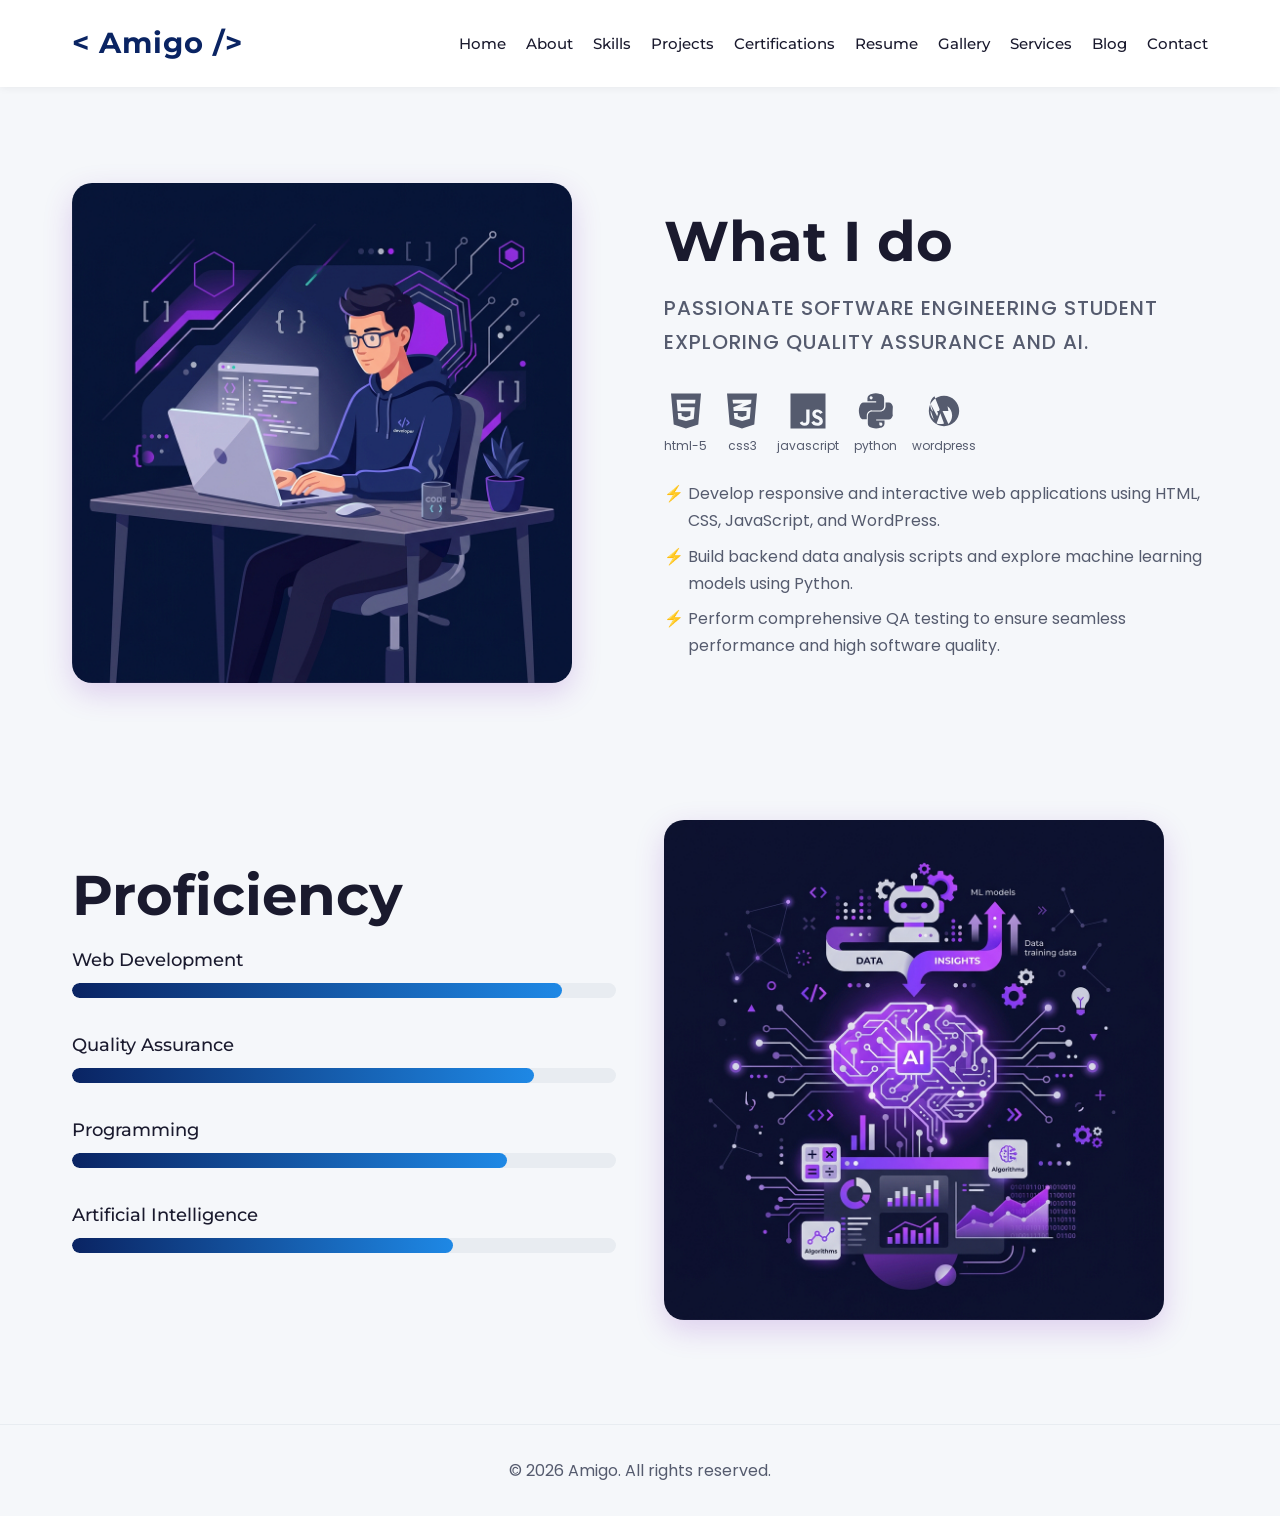
==== skills.html @ fe2e2310 "first commit" ====
<!DOCTYPE html>
<html lang="en">

<head>
    <meta charset="UTF-8">
    <meta name="viewport" content="width=device-width, initial-scale=1.0">
    <title>Skills - Mansur Nasir Ibrahim</title>
    <link rel="stylesheet" href="style.css">
</head>

<body>
    <header>
        <nav>
            <div class="logo">&lt; Amigo /&gt;</div>
            <ul>
                <li><a href="index.html">Home</a></li>
                <li><a href="about.html">About</a></li>
                <li><a href="skills.html">Skills</a></li>
                <li><a href="projects.html">Projects</a></li>
                <li><a href="certifications.html">Certifications</a></li>
                <li><a href="resume.html">Resume</a></li>
                <li><a href="gallery.html">Gallery</a></li>
                <li><a href="services.html">Services</a></li>
                <li><a href="blog.html">Blog</a></li>
                <li><a href="contact.html">Contact</a></li>
            </ul>
        </nav>
    </header>

    <main>
        <!-- What I Do Section -->
        <section class="section">
            <div class="two-column">
                <div>
                    <!-- Placeholder for illustration -->
                    <img src="images/what-i-do-illustration.png" alt="What I Do" class="illustration"
                        style="border-radius: 20px; box-shadow: 0 10px 30px rgba(123, 44, 191, 0.2);">
                </div>
                <div>
                    <h1>What I do</h1>
                    <p class="subtitle" style="text-transform: uppercase; letter-spacing: 1px; font-weight: 500;">
                        Passionate Software Engineering student exploring quality assurance and AI.</p>

                    <div class="tech-stack">
                        <div class="tech-icon"><svg viewBox="0 0 384 512">
                                <path
                                    d="M0 32l34.9 395.8L191.5 480l157.6-52.2L384 32H0zm308.2 127.9H124.4l4.1 49.4h175.6l-13.6 148.4-97.9 27v.3h-1.1l-98.7-27.3-6-75.8h47.7L138 320l53.5 14.5 53.7-14.5 6-62.2H84.3L71.5 112.2h241.1l-4.4 47.7z" />
                            </svg><span>html-5</span></div>
                        <div class="tech-icon"><svg viewBox="0 0 384 512">
                                <path
                                    d="M0 32l34.9 395.8L192 480l157.1-52.2L384 32H0zm313.1 80.7l-4.8 47.3L193 208.6l-.3.1h111.5l-12.8 146.6-98.2 28.7-98.8-29.2-6.4-73.9h48.9l3.2 38.3 52.6 13.3 54.7-15.4 3.7-61.6-166.3-.5v-.1l-.2.1-3.6-46.3L193.1 162l6.5-2.7H76.7L70.9 112h242.2z" />
                            </svg><span>css3</span></div>
                        <div class="tech-icon"><svg viewBox="0 0 448 512">
                                <path
                                    d="M0 32v448h448V32H0zm243.8 349.4c0 43.6-25.6 63.5-62.9 63.5-33.7 0-53.2-17.4-63.2-38.5l34.3-20.7c6.6 11.7 12.6 21.6 27.1 21.6 13.8 0 22.6-5.4 22.6-26.5V237.7h42.1v143.7zm99.6 63.5c-39.1 0-64.4-18.6-76.7-43l34.3-19.8c9 14.7 20.8 25.6 41.5 25.6 17.4 0 28.6-8.7 28.6-20.8 0-14.4-11.4-19.5-30.7-28l-10.5-4.5c-30.4-12.9-50.5-29.2-50.5-63.5 0-31.6 24.1-55.6 61.6-55.6 36.8 0 59.2 17.1 71.5 39.7l-33.4 20.4c-7.8-13.8-17.1-22.6-36.1-22.6-13.8 0-21.6 7.8-21.6 18 0 14.1 10.8 18.6 27.7 25.8l10.5 4.5c34.9 14.7 54.4 32.2 54.4 65.5 0 35.1-25.8 58.2-70.6 58.2z" />
                            </svg><span>javascript</span></div>
                        <div class="tech-icon"><svg viewBox="0 0 448 512">
                                <path
                                    d="M439.8 200.5c-7.7-30.9-22.3-54.2-53.4-54.2h-40.1v47.4c0 36.8-31.2 67.8-66.8 67.8H172.7c-29.2 0-53.4 25-53.4 54.3v101.8c0 29 25.2 46 53.4 54.3 33.8 9.9 66.3 11.7 106.8 0 26.9-7.8 53.4-23.5 53.4-54.3v-40.7H226.2v-13.6h160.2c31.1 0 42.6-21.7 53.4-54.2 11.2-33.5-10.7 65.7 0-108.6zM286.2 404c11.1 0 20.1 9.1 20.1 20.3 0 11.3-9 20.4-20.1 20.4-11 0-20.1-9.2-20.1-20.4.1-11.3 9.1-20.3-20.1-20.3zM167.8 248.1h106.8c29.7 0 53.4-24.5 53.4-54.3V91.7c0-29-23.1-54.3-53.4-54.3-33.6-9.9-66.3-11.7-106.8 0-26.9 7.8-53.4 23.5-53.4 54.3v40.7H226.2v13.6H66c-31.1 0-42.6 21.7-53.4 54.2-11.2 33.5-10.7 65.7 0 108.6 7.7 30.9 22.3 54.2 53.4 54.2H106v-47.4c0-36.8 31.2-67.8 66.8-67.8h66.8v-47.4zH167.8v-47.4zM161.8 108c-11.1 0-20.1-9.1-20.1-20.3 0-11.3 9-20.4 20.1-20.4 11 0 20.1 9.2 20.1 20.4-.1 11.3-9.1 20.3-20.1 20.3z" />
                            </svg><span>python</span></div>
                        <div class="tech-icon"><svg viewBox="0 0 512 512">
                                <path
                                    d="M61.7 256C61.7 148.7 148.7 61.7 256 61.7c107.3 0 194.3 87 194.3 194.3 0 107.3-87 194.3-194.3 194.3-107.3 0-194.3-87-194.3-194.3zm21.3 0c0 43.1 16.5 82.2 43.5 111.4l-38.3-111.4zm229.5 0h-75.1l75.1 166.4c29.1-27 47.3-65.7 47.3-109 0-48.4-23.2-91.5-58.8-118.8l11.5 61.4zm-144.3 0h47.7l-23.8 69.1-23.9-69.1zm-82.6-90.4l82.6 156.9 31.7-88-66-168.1c-32.9 22.8-54.6 61.1-54.6 104.9 0 35.8 14 68.3 36.8 92.4l-30.5-98.1zm170.5 251l-47.5-131-47.5 131c15.1 4.7 31.3 7.3 48.2 7.3 16.2 0 31.8-2.4 46.8-7.3z" />
                            </svg><span>wordpress</span></div>
                    </div>

                    <ul class="bullet-list">
                        <li>Develop responsive and interactive web applications using HTML, CSS, JavaScript, and
                            WordPress.</li>
                        <li>Build backend data analysis scripts and explore machine learning models using Python.</li>
                        <li>Perform comprehensive QA testing to ensure seamless performance and high software quality.
                        </li>
                    </ul>
                </div>
            </div>
        </section>

        <!-- Proficiency Section -->
        <section class="section">
            <div class="two-column">
                <div>
                    <h1>Proficiency</h1>

                    <div class="skill-category">
                        <h4>Web Development</h4>
                        <div class="progress-container">
                            <div class="progress-bar" style="width: 90%;"></div>
                        </div>
                    </div>
                    <div class="skill-category">
                        <h4>Quality Assurance</h4>
                        <div class="progress-container">
                            <div class="progress-bar" style="width: 85%;"></div>
                        </div>
                    </div>
                    <div class="skill-category">
                        <h4>Programming</h4>
                        <div class="progress-container">
                            <div class="progress-bar" style="width: 80%;"></div>
                        </div>
                    </div>
                    <div class="skill-category">
                        <h4>Artificial Intelligence</h4>
                        <div class="progress-container">
                            <div class="progress-bar" style="width: 70%;"></div>
                        </div>
                    </div>
                </div>
                <div>
                    <!-- Placeholder for illustration -->
                    <img src="images/proficiency-illustration.png" alt="Proficiency" class="illustration"
                        style="border-radius: 20px; box-shadow: 0 10px 30px rgba(123, 44, 191, 0.2);">
                </div>
            </div>
        </section>
    </main>

    <footer>
        <p>&copy; 2026 Amigo. All rights reserved.</p>
    </footer>
</body>

</html>
---- style.css ----
/* style.css */
@import url('https://fonts.googleapis.com/css2?family=Montserrat:wght@400;500;600;700;800&family=Poppins:wght@300;400;500;600;700&display=swap');

:root {
  --bg-color: #f5f7fa;
  --bg-secondary: #ffffff;
  --text-primary: #1a1a2e;
  --text-secondary: #555b6e;
  --primary-color: #0a2463;
  --primary-hover: #071a4a;
  --accent-color: #1e88e5;
  --accent-hover: #1565c0;
  --light-cyan: #1a1a2e;
  --frosted-blue: #555b6e;
  --font-heading: 'Montserrat', sans-serif;
  --font-body: 'Poppins', sans-serif;
  --transition: 0.3s ease;
}

* {
  margin: 0;
  padding: 0;
  box-sizing: border-box;
}

body {
  font-family: var(--font-body);
  background-color: var(--bg-color);
  color: var(--text-secondary);
  line-height: 1.7;
  display: flex;
  flex-direction: column;
  min-height: 100vh;
}

h1, h2, h3, h4, h5, h6 {
  font-family: var(--font-heading);
  color: var(--text-primary);
  margin-bottom: 1rem;
}

h1 { font-size: 3.5rem; font-weight: 700; line-height: 1.2; }
h2 { font-size: 2.5rem; font-weight: 600; }
h3 { font-size: 1.5rem; font-weight: 600; }

a {
  text-decoration: none;
  transition: var(--transition);
}

/* Edit Highlight */
.to-edit {
  background-color: rgba(255, 215, 0, 0.15);
  color: #b8860b;
  padding: 0 4px;
  border-radius: 4px;
  border: 1px dashed #b8860b;
  font-weight: 500;
}

/* Navbar */
header {
  padding: 1.2rem 0;
  position: sticky;
  top: 0;
  background-color: rgba(255, 255, 255, 0.95);
  backdrop-filter: blur(12px);
  z-index: 1000;
  box-shadow: 0 1px 8px rgba(0, 0, 0, 0.06);
}

nav {
  max-width: 1200px;
  margin: 0 auto;
  display: flex;
  justify-content: space-between;
  align-items: center;
  padding: 0 2rem;
  flex-wrap: wrap;
}

.logo {
  font-family: 'Montserrat', sans-serif;
  font-size: 1.8rem;
  font-weight: 700;
  color: var(--primary-color);
  letter-spacing: 1px;
}
.logo span {
  color: var(--accent-color);
}

nav ul {
  list-style: none;
  display: flex;
  gap: 20px;
  flex-wrap: wrap;
}

nav ul li a {
  color: var(--text-primary);
  font-size: 0.95rem;
  font-weight: 500;
  font-family: var(--font-heading);
}

nav ul li a:hover {
  color: var(--accent-color);
}

/* Layout Containers */
main {
  flex: 1;
  max-width: 1200px;
  margin: 0 auto;
  padding: 2rem;
  width: 100%;
}

.section {
  padding: 4rem 0;
}

.two-column {
  display: flex;
  align-items: center;
  gap: 3rem;
  justify-content: space-between;
}
.two-column > div {
  flex: 1;
}

/* Hero text */
.greeting {
  font-size: 4rem;
  color: var(--text-primary);
  margin-bottom: 1rem;
}

.subtitle {
  font-size: 1.25rem;
  margin-bottom: 2rem;
  color: var(--text-secondary);
}

/* Buttons */
.btn-group {
  display: flex;
  gap: 1rem;
  margin-top: 2rem;
  flex-wrap: wrap;
}

.btn {
  display: inline-block;
  padding: 0.8rem 1.5rem;
  border-radius: 6px;
  font-family: var(--font-heading);
  font-weight: 600;
  font-size: 0.9rem;
  cursor: pointer;
  border: 2px solid var(--primary-color);
}

.btn-solid {
  background-color: var(--primary-color);
  color: #fff;
}

.btn-solid:hover {
  background-color: var(--primary-hover);
  border-color: var(--primary-hover);
}

.btn-outline {
  background-color: transparent;
  color: var(--primary-color);
}

.btn-outline:hover {
  background-color: rgba(10, 36, 99, 0.06);
}

/* Social Icons */
.social-icons {
  display: flex;
  gap: 15px;
  margin-bottom: 2rem;
  flex-wrap: wrap;
}

.social-icon {
  width: 45px;
  height: 45px;
  border-radius: 50%;
  background-color: var(--primary-color);
  display: flex;
  justify-content: center;
  align-items: center;
  font-size: 1.2rem;
  color: #fff;
  transition: transform var(--transition), background-color var(--transition);
  text-decoration: none;
}

.social-icon svg {
  width: 22px;
  height: 22px;
  fill: currentColor;
}

.social-icon:hover {
  transform: translateY(-5px);
  background-color: var(--accent-color);
}

/* Tech Stack Icons */
.tech-stack {
  display: flex;
  gap: 15px;
  margin: 1.5rem 0;
  flex-wrap: wrap;
}
.tech-icon {
  font-size: 2.5rem;
  color: var(--text-secondary);
  transition: color var(--transition);
  display: flex;
  flex-direction: column;
  align-items: center;
  gap: 5px;
}
.tech-icon span {
  font-size: 0.75rem;
  color: var(--text-secondary);
}
.tech-icon:hover {
  color: var(--primary-color);
}
.tech-icon svg {
  width: 40px;
  height: 40px;
  fill: currentColor;
}

/* Illustrations */
.illustration {
  width: 100%;
  max-width: 500px;
  height: auto;
  border-radius: 12px;
}

/* Grids and Cards */
.grid {
  display: grid;
  grid-template-columns: repeat(auto-fit, minmax(320px, 1fr));
  gap: 2rem;
}

.card {
  background-color: var(--bg-secondary);
  padding: 2rem;
  border-radius: 12px;
  box-shadow: 0 2px 12px rgba(0, 0, 0, 0.06);
  transition: transform var(--transition), box-shadow var(--transition);
  display: flex;
  flex-direction: column;
  border: 1px solid rgba(0, 0, 0, 0.05);
}

.card:hover {
  transform: translateY(-5px);
  box-shadow: 0 8px 24px rgba(10, 36, 99, 0.1);
}

.card-highlight {
  box-shadow: 0 2px 16px rgba(30, 136, 229, 0.15);
  border: 1px solid rgba(30, 136, 229, 0.2);
}

.card img {
  width: 100%;
  border-radius: 8px;
  margin-bottom: 1rem;
}

/* Progress Bars */
.skill-category {
  margin-bottom: 2rem;
}
.skill-category h4 {
  margin-bottom: 0.5rem;
  color: var(--text-primary);
  font-weight: 500;
  font-size: 1.1rem;
}
.progress-container {
  width: 100%;
  background-color: #e8ecf1;
  border-radius: 20px;
  height: 15px;
  overflow: hidden;
}
.progress-bar {
  background: linear-gradient(90deg, var(--primary-color), var(--accent-color));
  height: 100%;
  border-radius: 20px;
}

/* Timeline (Resume) */
.timeline-item {
  display: flex;
  gap: 1.5rem;
  margin-bottom: 2.5rem;
  padding-bottom: 2.5rem;
  border-bottom: 1px solid #e8ecf1;
}
.timeline-logo {
  width: 80px;
  height: 80px;
  border-radius: 50%;
  background-color: #e8ecf1;
  padding: 10px;
  object-fit: contain;
}
.timeline-content {
  flex: 1;
}
.timeline-content h3 {
  margin-bottom: 0.2rem;
  font-size: 1.3rem;
}
.timeline-content .degree {
  color: var(--text-secondary);
  font-weight: 500;
  margin-bottom: 0.5rem;
}
.timeline-content .date {
  font-size: 0.85rem;
  color: var(--text-secondary);
  margin-bottom: 1rem;
}

/* Forms */
form {
  display: flex;
  flex-direction: column;
  gap: 1.5rem;
}
input, textarea {
  width: 100%;
  padding: 1rem;
  background-color: #f5f7fa;
  border: 1px solid #dde1e7;
  color: var(--text-primary);
  border-radius: 8px;
  font-family: var(--font-body);
}
input:focus, textarea:focus {
  outline: none;
  border-color: var(--accent-color);
  box-shadow: 0 0 0 3px rgba(30, 136, 229, 0.1);
}

/* Footer */
footer {
  text-align: center;
  padding: 2rem 0;
  margin-top: auto;
  border-top: 1px solid #e8ecf1;
  color: var(--text-secondary);
}

/* Lists */
ul.bullet-list {
  list-style: none;
}
ul.bullet-list li {
  margin-bottom: 0.5rem;
  position: relative;
  padding-left: 1.5rem;
}
ul.bullet-list li::before {
  content: '⚡';
  position: absolute;
  left: 0;
  color: var(--accent-color);
}

@media (max-width: 900px) {
  .two-column {
    flex-direction: column-reverse;
    text-align: center;
  }
  .greeting {
    font-size: 3rem;
  }
  .btn-group {
    justify-content: center;
  }
  .social-icons {
    justify-content: center;
  }
  .tech-stack {
    justify-content: center;
  }
  ul.bullet-list li {
    text-align: left;
  }
}
@media (max-width: 768px) {
  nav {
    flex-direction: column;
    gap: 1rem;
  }
  nav ul {
    justify-content: center;
  }
  .timeline-item {
    flex-direction: column;
    align-items: center;
    text-align: center;
  }
}
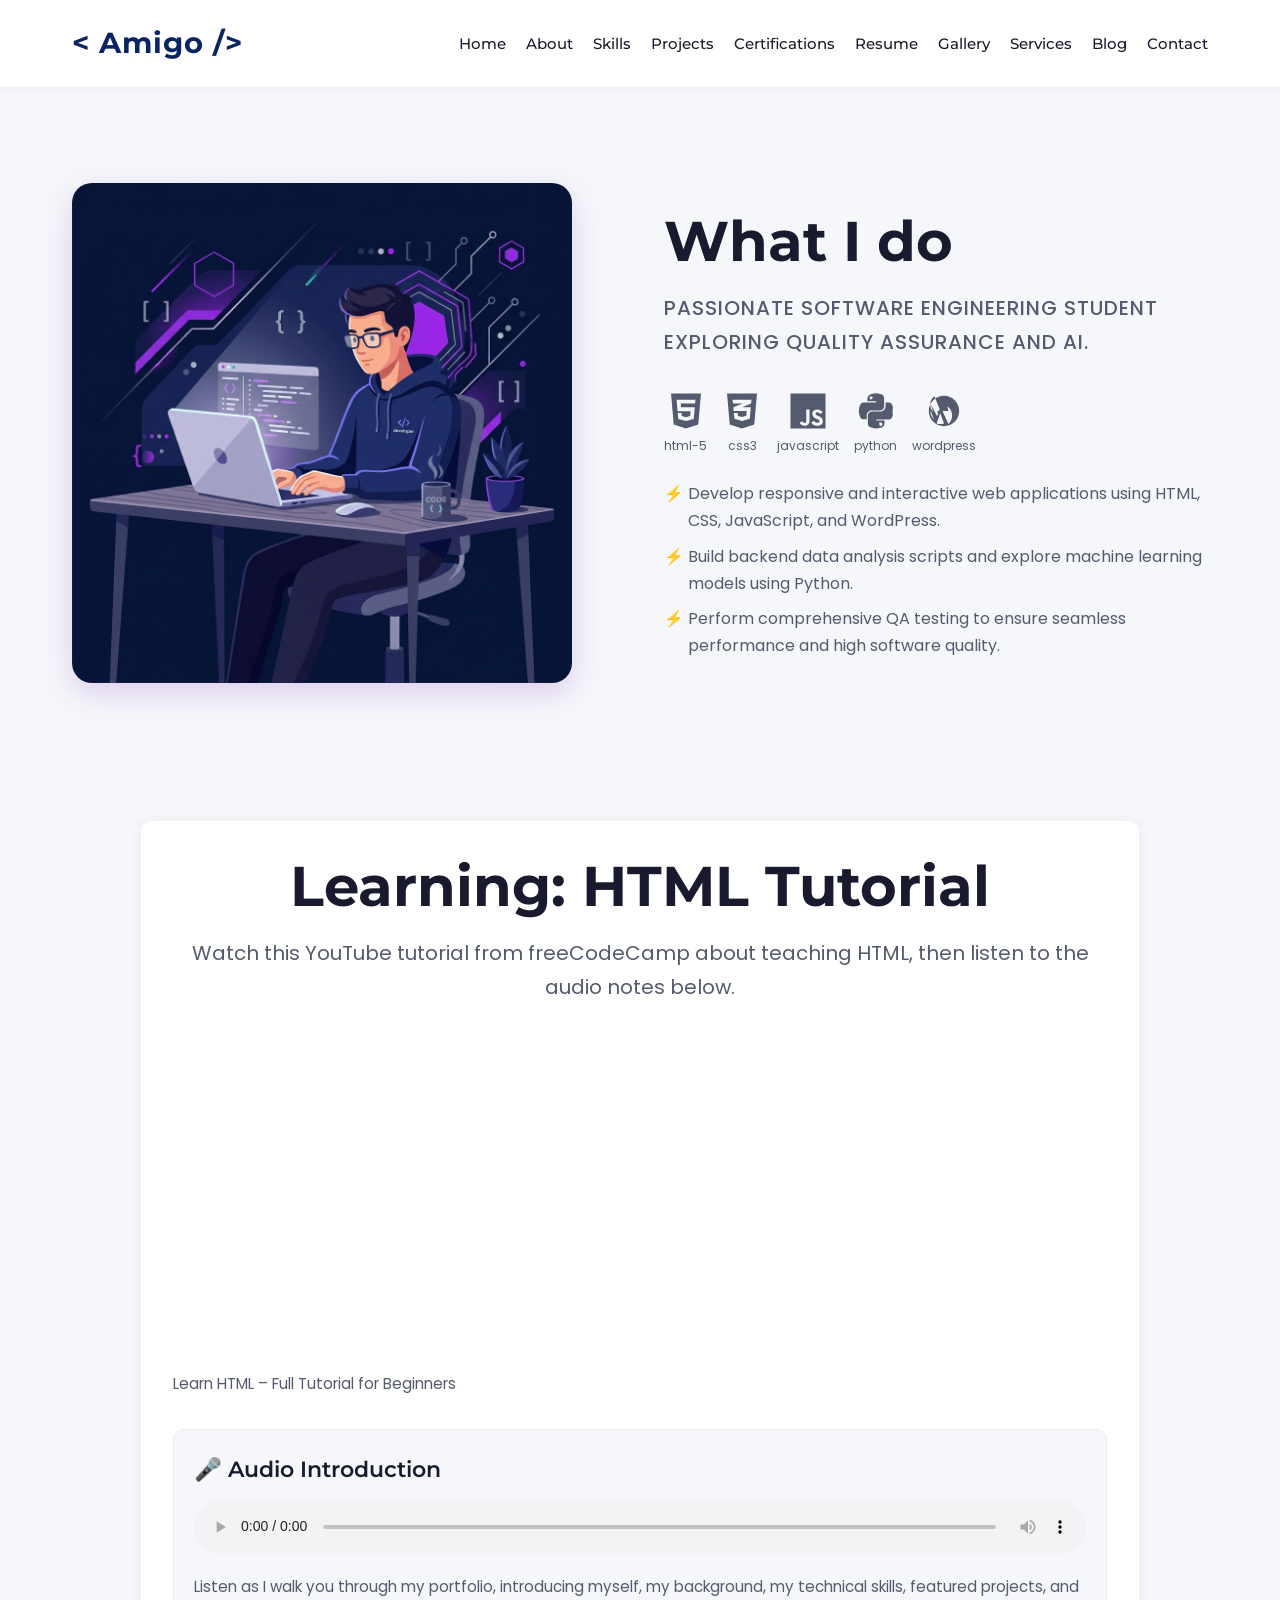
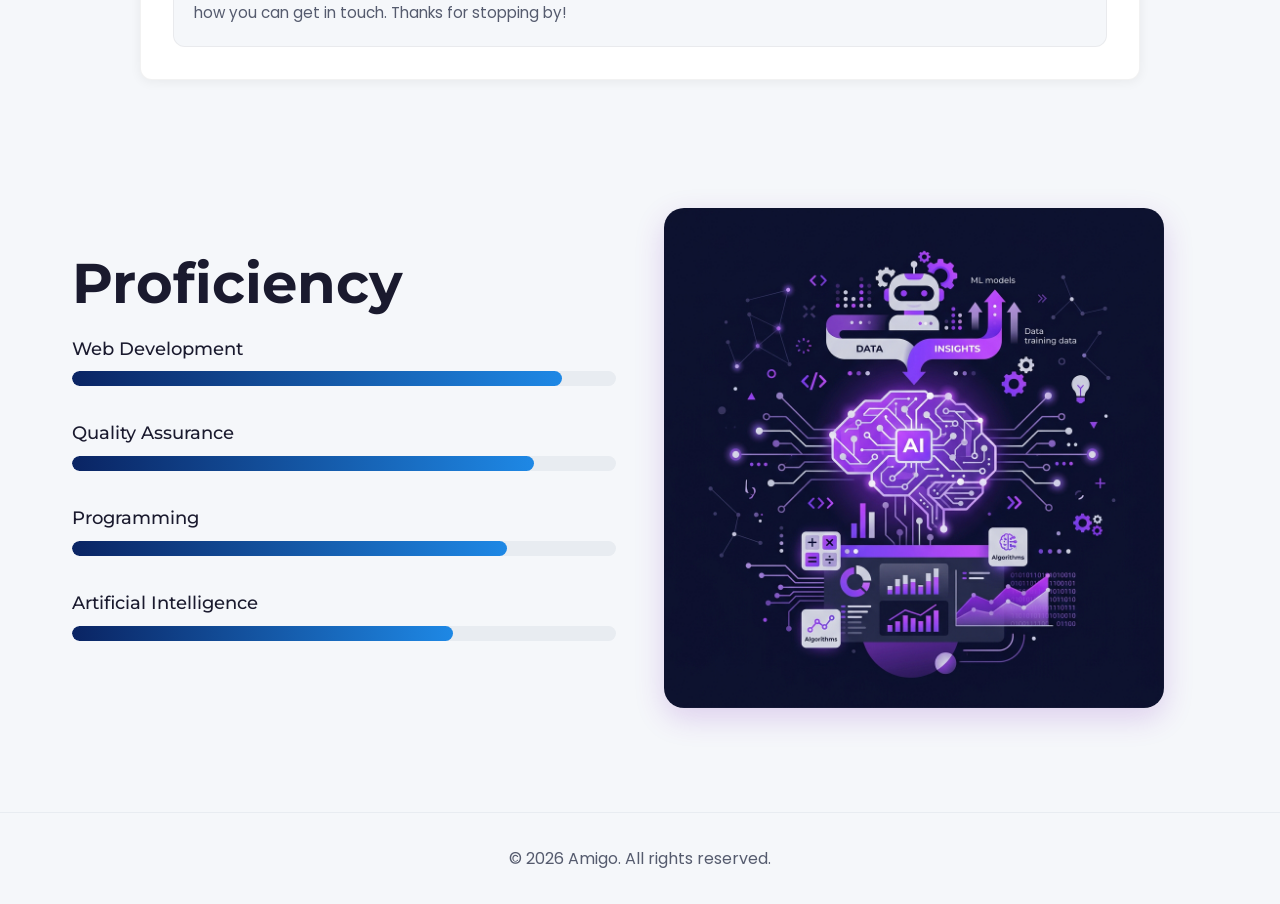
==== commit 0d47ad78: "add audio + video + iframe elements" ====
--- a/skills.html
+++ b/skills.html
@@ -75,11 +75,50 @@
             </div>
         </section>
 
+        <!-- Learning Section (added for assignment) -->
+        <section class="section">
+            <div class="card" style="max-width: 1000px; margin: 0 auto;">
+                <!-- NOTE: I added this learning section for the audio + video + iframe assignment -->
+                <h1 style="text-align: center; margin-bottom: 1rem;">Learning: HTML Tutorial</h1>
+                <p class="subtitle" style="text-align: center; margin-bottom: 2rem;">
+                  
+                    Watch this YouTube tutorial from freeCodeCamp about teaching HTML, then listen to the audio notes below.
+                </p>
+
+                <!-- YouTube tutorial embedded using an iframe -->
+                <div style="margin-bottom: 2rem;">
+                    <!-- NOTE: I embedded this YouTube video using an iframe -->
+                    <iframe width="560" height="315" src="https://www.youtube.com/embed/kUMe1FH4CHE?si=gf_fE5i9dyHZQif5" title="YouTube video player" frameborder="0" allow="accelerometer; autoplay; clipboard-write; encrypted-media; gyroscope; picture-in-picture; web-share" referrerpolicy="strict-origin-when-cross-origin" allowfullscreen></iframe>
+                    <p style="margin-top: 0.75rem; color: var(--text-secondary); font-size: 0.95rem;">
+                        
+                        Learn HTML – Full Tutorial for Beginners
+                    </p>
+                </div>
+
+                <!-- Audio element for lesson/narration -->
+                <div style="background: var(--bg-color); padding: 1.25rem; border-radius: 12px; border: 1px solid rgba(0,0,0,0.05);">
+                   
+                    <h2 style="font-size: 1.4rem; margin-bottom: 0.75rem;">🎤 Audio Introduction</h2>
+                    <audio controls style="width: 100%;">
+              
+                        <source src="myvoice.aac" type="audio/mpeg">
+                        Your browser does not support the audio element.
+                    </audio>
+                    <p style="margin-top: 0.75rem; color: var(--text-secondary); font-size: 0.95rem;">
+                        Listen as I walk you through my portfolio, introducing myself, my background, 
+                        my technical skills, featured projects, 
+                        and how you can get in touch. Thanks for stopping by!
+                    </p>
+                </div>
+            </div>
+        </section>
+
         <!-- Proficiency Section -->
         <section class="section">
             <div class="two-column">
                 <div>
                     <h1>Proficiency</h1>
+
 
                     <div class="skill-category">
                         <h4>Web Development</h4>
